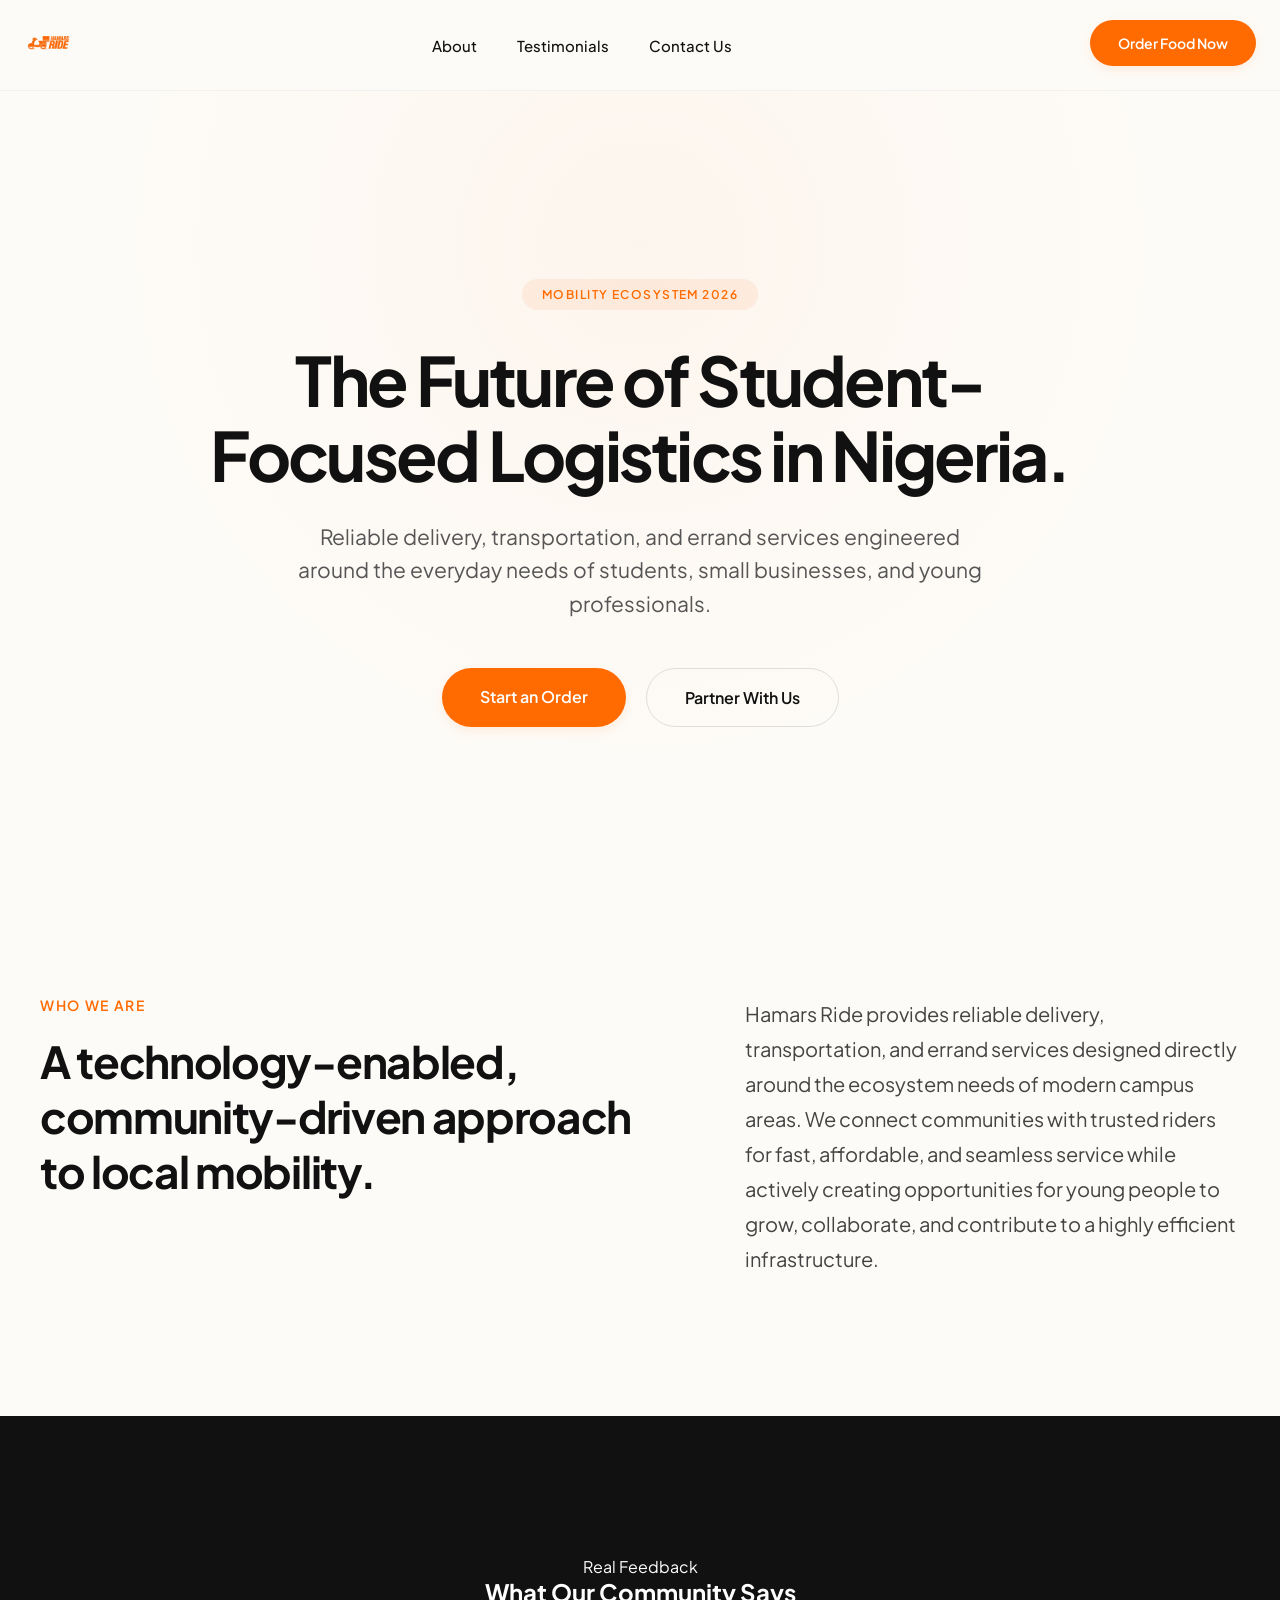
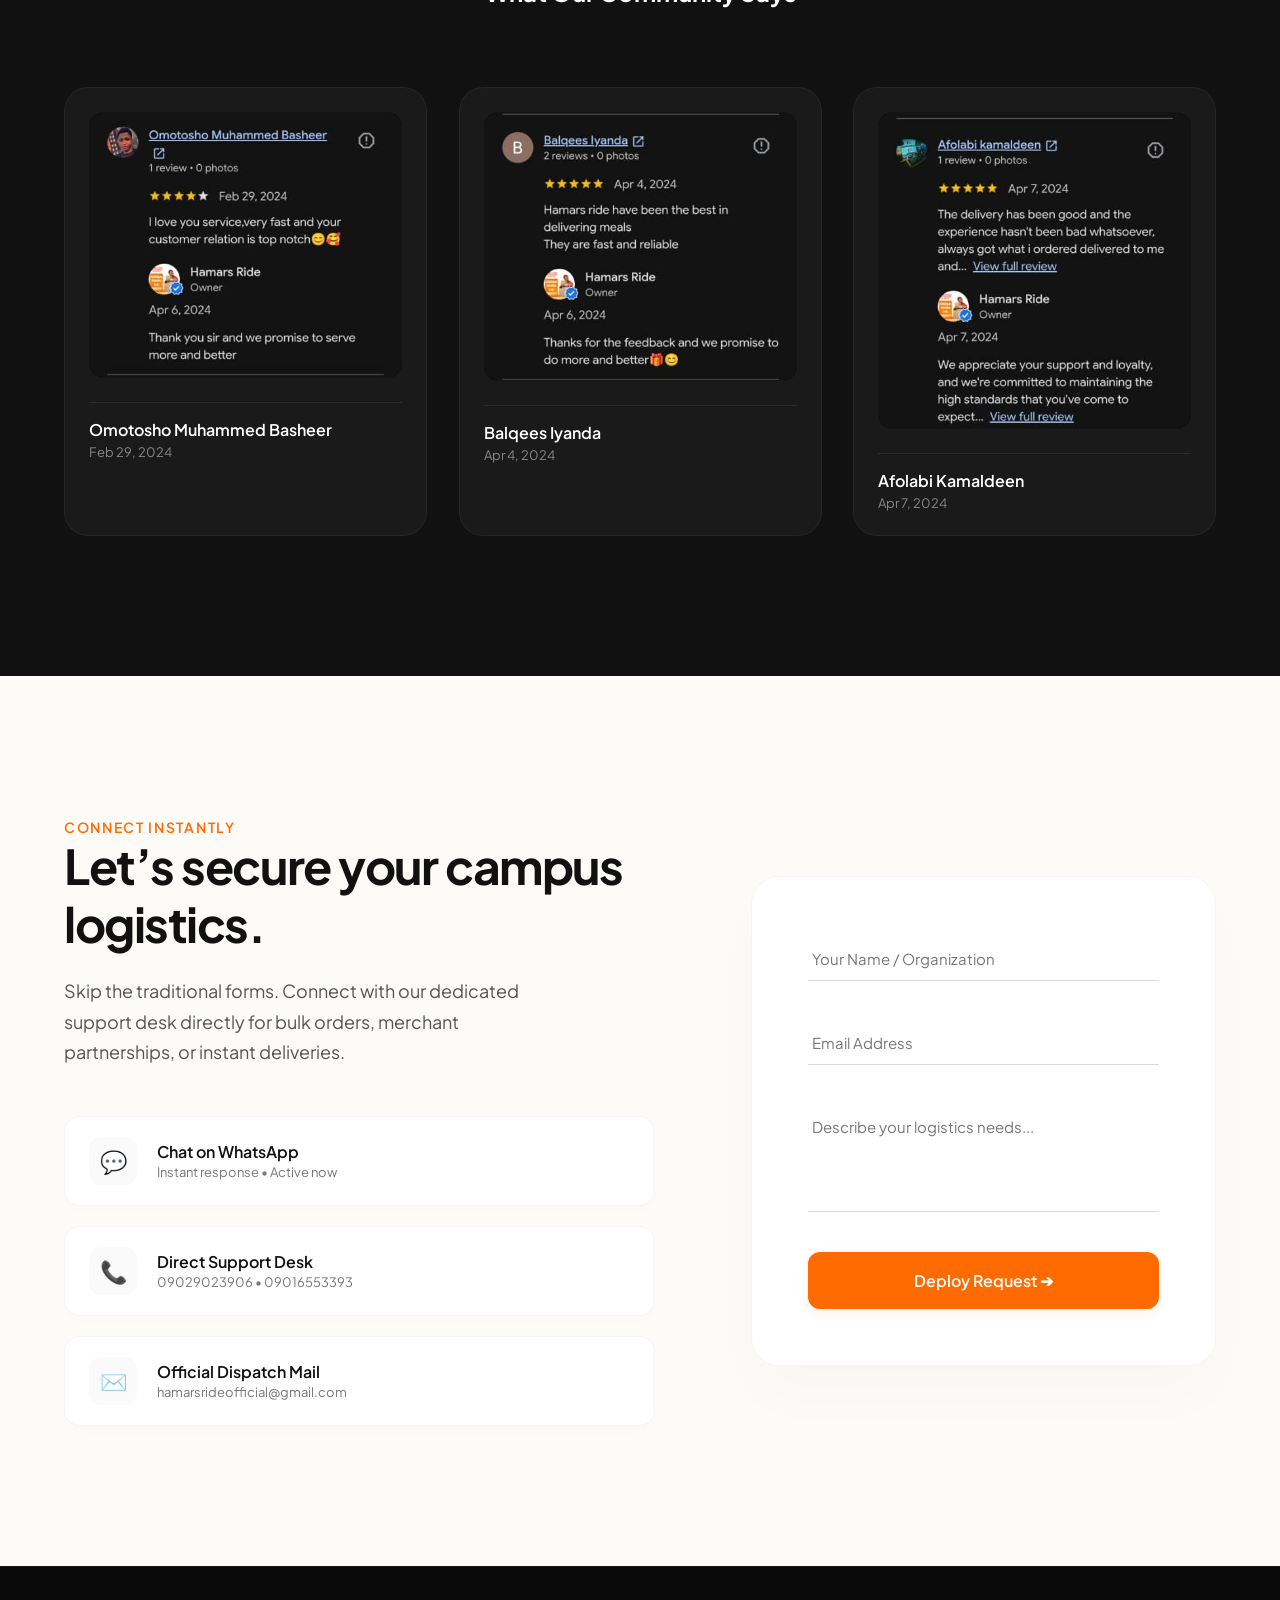
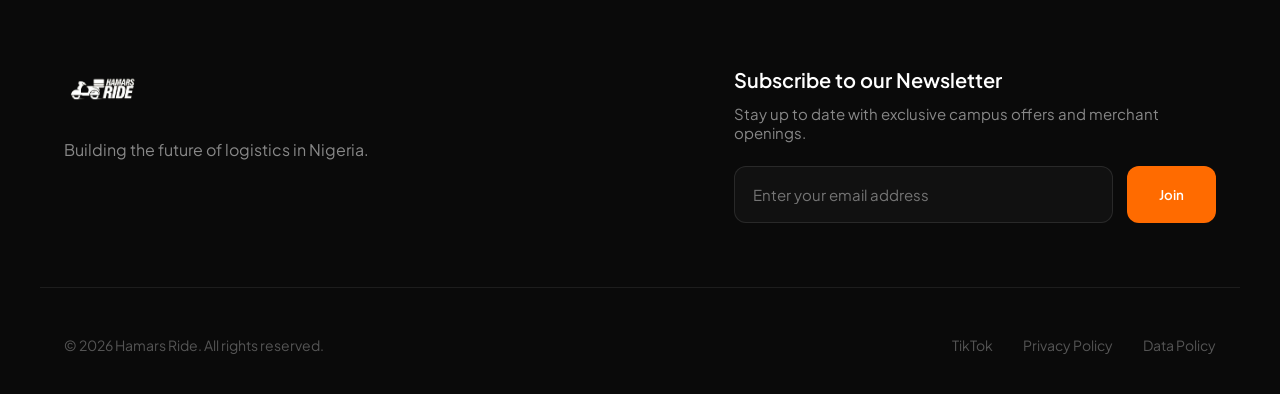
==== index.html @ 9d2fe3c2 "Add files via upload" ====
<!DOCTYPE html>
<html lang="en">
<head>
    <meta charset="UTF-8">
    <meta name="viewport" content="width=device-width, initial-scale=1.0">
    <title>Hamars Ride — Student-Focused Logistics & Food Delivery</title>
    <link rel="stylesheet" href="asset/css/style.css">
</head>
<body>

    <!-- Premium Sticky Navigation Bar -->
    <header class="navbar">
        <div class="nav-container">
            <a href="index.html" class="logo-link">
                <img src="asset/img/logo-orange.png" alt="Hamars Ride Logo" class="nav-logo">
            </a>
            <nav class="nav-menu">
                <a href="#about" class="nav-item">About</a>
                <a href="#reviews" class="nav-item">Testimonials</a>
                <a href="#contact" class="nav-item">Contact Us</a>
            </nav>
            <div class="nav-actions">
                <a href="order.html" class="cta-btn primary-cta">Order Food Now</a>
            </div>
        </div>
    </header>

    <!-- Hero Section -->
    <section class="hero-section">
        <div class="hero-container animate-reveal">
            <span class="hero-badge">Mobility Ecosystem 2026</span>
            <h1 class="hero-title">The Future of Student-Focused Logistics in Nigeria.</h1>
            <p class="hero-subtitle">Reliable delivery, transportation, and errand services engineered around the everyday needs of students, small businesses, and young professionals.</p>
            <div class="hero-ctas">
                <a href="order.html" class="cta-btn primary-cta large-cta">Start an Order</a>
                <a href="onboard.html" class="cta-btn secondary-cta large-cta">Partner With Us</a>
            </div>
        </div>
    </section>

    <!-- Mission & About Section -->
    <section id="about" class="about-section">
        <div class="container asymmetrical-grid">
            <div class="grid-left animate-reveal">
                <h2 class="section-label">Who We Are</h2>
                <h3 class="about-headline">A technology-enabled, community-driven approach to local mobility.</h3>
            </div>
            <div class="grid-right animate-reveal">
                <p class="about-body">Hamars Ride provides reliable delivery, transportation, and errand services designed directly around the ecosystem needs of modern campus areas. We connect communities with trusted riders for fast, affordable, and seamless service while actively creating opportunities for young people to grow, collaborate, and contribute to a highly efficient infrastructure.</p>
            </div>
        </div>
    </section>

    <!-- Immersive Client Review Dashboard -->
    <section id="reviews" class="reviews-section">
        <div class="container">
            <div class="center-header animate-reveal">
                <span class="section-badge">Real Feedback</span>
                <h2 class="section-title">What Our Community Says</h2>
            </div>
            
            <div class="reviews-grid">
                <!-- Card 1: Omotosho -->
                <div class="review-wrapper animate-reveal">
                    <img src="asset/img/review-omotosho.jpg" alt="Review from Omotosho" class="screenshot-review">
                    <div class="review-card-meta">
                        <h4>Omotosho Muhammed Basheer</h4>
                        <p class="review-date">Feb 29, 2024</p>
                    </div>
                </div>

                <!-- Card 2: Balqees -->
                <div class="review-wrapper animate-reveal">
                    <img src="asset/img/review-balqees.jpg" alt="Review from Balqees" class="screenshot-review">
                    <div class="review-card-meta">
                        <h4>Balqees Iyanda</h4>
                        <p class="review-date">Apr 4, 2024</p>
                    </div>
                </div>

                <!-- Card 3: Afolabi -->
                <div class="review-wrapper animate-reveal">
                    <img src="asset/img/review-afolabi.jpg" alt="Review from Afolabi" class="screenshot-review">
                    <div class="review-card-meta">
                        <h4>Afolabi Kamaldeen</h4>
                        <p class="review-date">Apr 7, 2024</p>
                    </div>
                </div>
            </div>
        </div>
    </section>

   <!-- ==========================================
     ULTRA-PREMIUM CONTACT INTERACTION HUBS
     ========================================== -->
<section id="contact" class="contact-section container animate-reveal">
    <div class="contact-split-grid">
        
        <!-- Left Side: Direct Immediate Action -->
        <div class="contact-brand-info">
            <span class="section-label">Connect Instantly</span>
            <h2 class="contact-main-title">Let’s secure your campus logistics.</h2>
            <p class="contact-editorial-body">
                Skip the traditional forms. Connect with our dedicated support desk directly for bulk orders, merchant partnerships, or instant deliveries.
            </p>
            
            <div class="premium-action-channels">
                <a href="https://wa.me/2349029023906" target="_blank" class="action-channel-card">
                    <div class="channel-icon-wrap">💬</div>
                    <div class="channel-details">
                        <h4>Chat on WhatsApp</h4>
                        <p>Instant response • Active now</p>
                    </div>
                </a>
                
                <a href="tel:09029023906" class="action-channel-card">
                    <div class="channel-icon-wrap">📞</div>
                    <div class="channel-details">
                        <h4>Direct Support Desk</h4>
                        <p>09029023906 • 09016553393</p>
                    </div>
                </a>

                <a href="mailto:hamarsrideofficial@gmail.com" class="action-channel-card">
                    <div class="channel-icon-wrap">✉️</div>
                    <div class="channel-details">
                        <h4>Official Dispatch Mail</h4>
                        <p>hamarsrideofficial@gmail.com</p>
                    </div>
                </a>
            </div>
        </div>

        <!-- Right Side: Sleek Invisible Input Engine -->
        <div class="contact-form-wrapper">
            <form class="minimal-intake-form">
                <div class="interactive-input-group">
                    <input type="text" id="userName" required placeholder=" " />
                    <label for="userName">Your Name / Organization</label>
                </div>
                
                <div class="interactive-input-group">
                    <input type="email" id="userEmail" required placeholder=" " />
                    <label for="userEmail">Email Address</label>
                </div>

                <div class="interactive-input-group">
                    <textarea id="userMessage" required rows="4" placeholder=" "></textarea>
                    <label for="userMessage">Describe your logistics needs...</label>
                </div>

                <button type="submit" class="cta-btn primary-cta large-cta operational-submit-btn">
                    Deploy Request ➔
                </button>
            </form>
        </div>

    </div>
</section>

    <!-- Premium Dark Footer -->
    <footer class="corporate-footer">
        <div class="container footer-grid">
            <div class="footer-brand">
                <img src="asset/img/logo-white.png" alt="Hamars Ride White Logo" class="footer-logo">
                <p class="footer-tagline">Building the future of logistics in Nigeria.</p>
            </div>
            <div class="footer-newsletter">
                <h4>Subscribe to our Newsletter</h4>
                <p>Stay up to date with exclusive campus offers and merchant openings.</p>
                <form id="newsletter-form" class="newsletter-input-wrap" onsubmit="handleNewsletterSubscription(event)">
                    <input type="email" placeholder="Enter your email address" required>
                    <button type="submit">Join</button>
                </form>
            </div>
        </div>
        <div class="container footer-bottom">
            <p class="copyright">&copy; 2026 Hamars Ride. All rights reserved.</p>
            <div class="footer-legal-links">
                <a href="https://www.tiktok.com/@hamarsrideofficial" target="_blank" class="legal-item">TikTok</a>
                <a href="legal.html#privacy" class="legal-item">Privacy Policy</a>
                <a href="legal.html#data" class="legal-item">Data Policy</a>
            </div>
        </div>
    </footer>
    <script>
    // Handler for the Newsletter Subscriber form
    function handleNewsletterSubscription(event) {
        event.preventDefault();
        const emailInput = event.target.querySelector('input[type="email"]') || document.querySelector('input[type="email"]');
        if(!emailInput || !emailInput.value.trim()) return;

        let subscribers = JSON.parse(localStorage.getItem('hamars_newsletter_subscribers')) || [];
        if(!subscribers.includes(emailInput.value.trim())) {
            subscribers.unshift(emailInput.value.trim());
            localStorage.setItem('hamars_newsletter_subscribers', JSON.stringify(subscribers));
        }
        alert("🚀 Successfully joined Hamars Ride subscriber listing!");
        emailInput.value = '';
    }

    // Handler for the Secure Campus Logistics "Deploy Request" form
    function handleDeployRequestForm(event) {
        event.preventDefault();
        const name = document.querySelector('input[placeholder*="Name"]').value.trim();
        const email = document.querySelector('input[placeholder*="Email"]').value.trim();
        const needs = document.querySelector('textarea[placeholder*="logistics needs"]').value.trim();

        if(!name || !email || !needs) return alert("Please fill all properties before deploying request parameters.");

        let requests = JSON.parse(localStorage.getItem('hamars_deploy_requests')) || [];
        requests.unshift({
            name,
            email,
            needs,
            timestamp: new Date().toLocaleString()
        });
        localStorage.setItem('hamars_deploy_requests', JSON.stringify(requests));
        alert("⚡ Operational logistics query deployed to Hamars HQ desk successfully!");
        
        // Clear fields
        document.querySelector('input[placeholder*="Name"]').value = '';
        document.querySelector('input[placeholder*="Email"]').value = '';
        document.querySelector('textarea[placeholder*="logistics needs"]').value = '';
    }
  </script>
<script src="asset/js/menu-data.js"></script>
<script src="asset/js/app.js"></script>
    <script src="asset/css/js/app.js"></script>
</body>
</html>
---- asset/css/style.css ----
@import url('https://fonts.googleapis.com/css2?family=Plus+Jakarta+Sans:wght@300;400;500;600;700&display=swap');

* {
    margin: 0;
    padding: 0;
    box-sizing: border-box;
    font-family: 'Plus Jakarta Sans', sans-serif;
    scroll-behavior: smooth;
    -webkit-font-smoothing: antialiased;
}

body {
    background-color: #FDFBF7;
    color: #111111;
    overflow-x: hidden;
}

.container {
    width: 100%;
    max-width: 1200px;
    margin: 0 auto;
    padding: 0 24px;
}

/* ==========================================
   PREMIUM GLASS NAVIGATION
   ========================================== */
.navbar {
    position: sticky;
    top: 0;
    z-index: 1000;
    background: rgba(253, 251, 247, 0.75);
    backdrop-filter: blur(20px);
    -webkit-backdrop-filter: blur(20px);
    border-bottom: 1px solid rgba(17, 17, 17, 0.04);
    transition: all 0.3s ease;
}

.nav-container {
    max-width: 1300px;
    margin: 0 auto;
    display: flex;
    justify-content: space-between;
    align-items: center;
    padding: 20px 24px;
}

.nav-logo {
    height: 38px;
    object-fit: contain;
}

.nav-menu {
    display: flex;
    gap: 40px;
}

.nav-item {
    text-decoration: none;
    color: #111111;
    font-weight: 500;
    font-size: 15px;
    position: relative;
    padding: 4px 0;
    transition: color 0.3s ease;
}

.nav-item::after {
    content: '';
    position: absolute;
    bottom: 0;
    left: 0;
    width: 100%;
    height: 2px;
    background-color: #FF6B00;
    transform: scaleX(0);
    transform-origin: right;
    transition: transform 0.45s cubic-bezier(0.16, 1, 0.3, 1);
}

.nav-item:hover::after {
    transform: scaleX(1);
    transform-origin: left;
}

/* ==========================================
   DYNAMIC INTERACTIVE BUTTONS
   ========================================== */
.cta-btn {
    display: inline-block;
    text-decoration: none;
    font-weight: 600;
    font-size: 14px;
    padding: 14px 28px;
    border-radius: 100px;
    transition: all 0.5s cubic-bezier(0.16, 1, 0.3, 1);
    cursor: pointer;
    border: none;
    position: relative;
    overflow: hidden;
    box-shadow: 0 4px 12px rgba(255, 107, 0, 0.1);
}

.primary-cta {
    background-color: #FF6B00;
    color: #FFFFFF;
}

.primary-cta:hover {
    background-color: #111111;
    box-shadow: 0 12px 24px rgba(17, 17, 17, 0.15);
    transform: translateY(-3px);
}

.secondary-cta {
    background-color: transparent;
    color: #111111;
    border: 1px solid rgba(17, 17, 17, 0.12);
    box-shadow: none;
}

.secondary-cta:hover {
    background-color: #111111;
    color: #FFFFFF;
    border-color: #111111;
    transform: translateY(-3px);
}

.large-cta {
    padding: 18px 38px;
    font-size: 16px;
}

/* ==========================================
   FLUID HERO LAYER
   ========================================== */
.hero-section {
    padding: 160px 0 100px 0;
    display: flex;
    align-items: center;
    justify-content: center;
    text-align: center;
    min-height: 85vh;
    background: radial-gradient(circle at 50% 20%, rgba(255, 107, 0, 0.04) 0%, transparent 60%);
}

.hero-badge {
    display: inline-block;
    font-size: 12px;
    text-transform: uppercase;
    letter-spacing: 0.12em;
    background: rgba(255, 107, 0, 0.08);
    color: #FF6B00;
    padding: 8px 20px;
    border-radius: 100px;
    font-weight: 600;
    margin-bottom: 32px;
}

.hero-title {
    font-size: 68px;
    font-weight: 700;
    line-height: 1.1;
    letter-spacing: -0.04em;
    max-width: 950px;
    margin: 0 auto 28px auto;
}

.hero-subtitle {
    font-size: 21px;
    color: #555555;
    max-width: 700px;
    margin: 0 auto 48px auto;
    line-height: 1.6;
    font-weight: 400;
}

.hero-ctas {
    display: flex;
    justify-content: center;
    gap: 20px;
}

/* ==========================================
   EDITORIAL ASYMMETRICAL SECTION
   ========================================== */
.asymmetrical-grid {
    display: grid;
    grid-template-columns: 1.1fr 0.9fr;
    gap: 100px;
    padding: 140px 0;
    align-items: start;
}

.section-label {
    color: #FF6B00;
    font-size: 14px;
    text-transform: uppercase;
    letter-spacing: 0.12em;
    margin-bottom: 20px;
    font-weight: 600;
}

.about-headline {
    font-size: 44px;
    letter-spacing: -0.03em;
    line-height: 1.25;
    font-weight: 700;
}

.about-body {
    font-size: 20px;
    color: #444444;
    line-height: 1.75;
    font-weight: 400;
}

/* ==========================================
   KINETIC REVIEWS GRID (PERSPECTIVE LOOK)
   ========================================== */
.reviews-section {
    background-color: #111111;
    color: #FFFFFF;
    padding: 140px 0;
    position: relative;
}

.reviews-section .section-title {
    color: #FFFFFF;
}

.center-header {
    text-align: center;
    margin-bottom: 80px;
}

.reviews-grid {
    display: grid;
    grid-template-columns: repeat(3, 1fr);
    gap: 32px;
    perspective: 1000px;
}

.review-wrapper {
    background: #1A1A1A;
    border: 1px solid rgba(255, 255, 255, 0.05);
    border-radius: 24px;
    padding: 24px;
    transition: transform 0.5s cubic-bezier(0.16, 1, 0.3, 1), background 0.3s ease, box-shadow 0.5s ease;
    cursor: pointer;
    transform-style: preserve-3d;
}

.review-wrapper:hover {
    transform: translateY(-12px) scale(1.02) rotateX(4deg) rotateY(-2px);
    background: #222222;
    box-shadow: 0 30px 60px rgba(0, 0, 0, 0.4), 0 0 40px rgba(255, 107, 0, 0.1);
    border-color: rgba(255, 107, 0, 0.2);
}

.screenshot-review {
    width: 100%;
    border-radius: 14px;
    object-fit: contain;
    background: #000;
    border: 1px solid rgba(255,255,255,0.08);
}

.review-card-meta {
    margin-top: 20px;
    border-top: 1px solid rgba(255, 255, 255, 0.08);
    padding-top: 16px;
}

.review-card-meta h4 {
    font-size: 16px;
    font-weight: 600;
    color: #FFFFFF;
}

.review-date {
    font-size: 13px;
    color: #888888;
    margin-top: 4px;
}

/* ==========================================
   INTERACTIVE SPLIT CONTACT ENGINE
   ========================================== */
.contact-section {
    padding: 140px 24px;
}

.contact-split-grid {
    display: grid;
    grid-template-columns: 1.12fr 0.88fr;
    gap: 96px;
    align-items: center;
}

.contact-main-title {
    font-size: 48px;
    font-weight: 700;
    letter-spacing: -0.03em;
    line-height: 1.2;
    margin-bottom: 24px;
    color: #111111;
}

.contact-editorial-body {
    font-size: 18px;
    color: #555555;
    line-height: 1.7;
    max-width: 500px;
    margin-bottom: 48px;
}

/* Tactile Action Cards */
.premium-action-channels {
    display: flex;
    flex-direction: column;
    gap: 20px;
}

.action-channel-card {
    display: flex;
    align-items: center;
    gap: 20px;
    text-decoration: none;
    background: #FFFFFF;
    padding: 20px 24px;
    border-radius: 16px;
    border: 1px solid rgba(17, 17, 17, 0.04);
    box-shadow: 0 4px 20px rgba(0, 0, 0, 0.01);
    transition: all 0.4s cubic-bezier(0.16, 1, 0.3, 1);
}

.action-channel-card:hover {
    transform: translateX(8px);
    border-color: rgba(255, 107, 0, 0.2);
    box-shadow: 0 12px 30px rgba(255, 107, 0, 0.05);
}

.channel-icon-wrap {
    font-size: 22px;
    width: 48px;
    height: 48px;
    background: #FAFAFA;
    border-radius: 12px;
    display: flex;
    align-items: center;
    justify-content: center;
    transition: background 0.3s ease;
}

.action-channel-card:hover .channel-icon-wrap {
    background: rgba(255, 107, 0, 0.08);
}

.channel-details h4 {
    font-size: 16px;
    font-weight: 600;
    color: #111111;
}

.channel-details p {
    font-size: 13px;
    color: #777777;
    margin-top: 2px;
}

/* Floating Label Minimalist Intake Form */
.contact-form-wrapper {
    background: #FFFFFF;
    padding: 56px;
    border-radius: 28px;
    border: 1px solid rgba(17, 17, 17, 0.04);
    box-shadow: 0 30px 60px rgba(0,0,0,0.02);
}

.interactive-input-group {
    position: relative;
    margin-bottom: 36px;
}

.interactive-input-group input,
.interactive-input-group textarea {
    width: 100%;
    padding: 16px 4px 10px 4px;
    border: none;
    border-bottom: 1px solid rgba(17, 17, 17, 0.15);
    background: transparent;
    font-size: 16px;
    color: #111111;
    transition: border-color 0.3s ease;
}

.interactive-input-group textarea {
    resize: none;
}

.interactive-input-group input:focus,
.interactive-input-group textarea:focus {
    outline: none;
    border-bottom-color: #FF6B00;
}

/* Floating Label Animation Physics */
.interactive-input-group label {
    position: absolute;
    left: 4px;
    top: 16px;
    color: #777777;
    font-size: 15px;
    pointer-events: none;
    transition: all 0.3s cubic-bezier(0.16, 1, 0.3, 1);
}

.interactive-input-group input:focus ~ label,
.interactive-input-group input:not(:placeholder-shown) ~ label,
.interactive-input-group textarea:focus ~ label,
.interactive-input-group textarea:not(:placeholder-shown) ~ label {
    top: -12px;
    font-size: 12px;
    font-weight: 700;
    color: #FF6B00;
    text-transform: uppercase;
    letter-spacing: 0.05em;
}

.operational-submit-btn {
    width: 100%;
    border-radius: 12px !important;
    text-align: center;
}

/* ==========================================
   CORPORATE FOOTER DESIGN
   ========================================== */
.corporate-footer {
    background-color: #0A0A0A;
    color: #FFFFFF;
    padding: 100px 0 40px 0;
    border-top: 1px solid rgba(255, 255, 255, 0.05);
}

.footer-grid {
    display: grid;
    grid-template-columns: 1.1fr 0.9fr;
    gap: 80px;
    border-bottom: 1px solid rgba(255, 255, 255, 0.08);
    padding-bottom: 64px;
}

.footer-logo {
    height: 42px;
    object-fit: contain;
    margin-bottom: 24px;
}

.footer-tagline {
    color: #888888;
    font-size: 16px;
    max-width: 320px;
    line-height: 1.6;
}

.footer-newsletter h4 {
    font-size: 20px;
    margin-bottom: 12px;
    font-weight: 600;
}

.footer-newsletter p {
    color: #888888;
    font-size: 15px;
    margin-bottom: 24px;
}

.newsletter-input-wrap {
    display: flex;
    gap: 14px;
}

.newsletter-input-wrap input {
    flex: 1;
    padding: 18px;
    border-radius: 12px;
    border: 1px solid rgba(255, 255, 255, 0.1);
    background: rgba(255, 255, 255, 0.03);
    color: #FFFFFF;
    font-size: 15px;
    transition: border-color 0.3s ease;
}

.newsletter-input-wrap input:focus {
    outline: none;
    border-color: #FF6B00;
}

.newsletter-input-wrap button {
    background: #FF6B00;
    color: #FFFFFF;
    border: none;
    padding: 0 32px;
    border-radius: 12px;
    font-weight: 600;
    cursor: pointer;
    transition: background 0.3s ease;
}

.newsletter-input-wrap button:hover {
    background: #E05E00;
}

.footer-bottom {
    display: flex;
    justify-content: space-between;
    padding-top: 48px;
    font-size: 14px;
    color: #555555;
}

.footer-legal-links a {
    color: #555555;
    text-decoration: none;
    margin-left: 28px;
    transition: color 0.3s ease;
}

.footer-legal-links a:hover {
    color: #FF6B00;
}

/* ==========================================
   FLUID ENTRY ENGINE CONTROLLER (THE VIBE)
   ========================================== */
.animate-reveal {
    opacity: 0;
    transform: translateY(40px) scale(0.98);
    transition: opacity 1.2s cubic-bezier(0.16, 1, 0.3, 1), transform 1.2s cubic-bezier(0.16, 1, 0.3, 1);
    will-change: transform, opacity;
}

.animate-reveal.visible {
    opacity: 1;
    transform: translateY(0) scale(1);
}

/* ==========================================
   MOBILE RESPONSIVENESS ARCHITECTURE
   ========================================== */
@media(max-width: 992px) {
    .asymmetrical-grid, .footer-grid, .contact-split-grid {
        grid-template-columns: 1fr;
        gap: 64px;
    }
    .reviews-grid {
        grid-template-columns: 1fr;
        gap: 32px;
    }
    .hero-title { font-size: 46px; }
    .contact-main-title { font-size: 38px; }
    .contact-form-wrapper { padding: 40px; }
}

@media(max-width: 768px) {
    .nav-menu { display: none; }
    .hero-title { font-size: 38px; }
    .hero-subtitle { font-size: 18px; }
    .asymmetrical-grid { padding: 80px 0; }
}
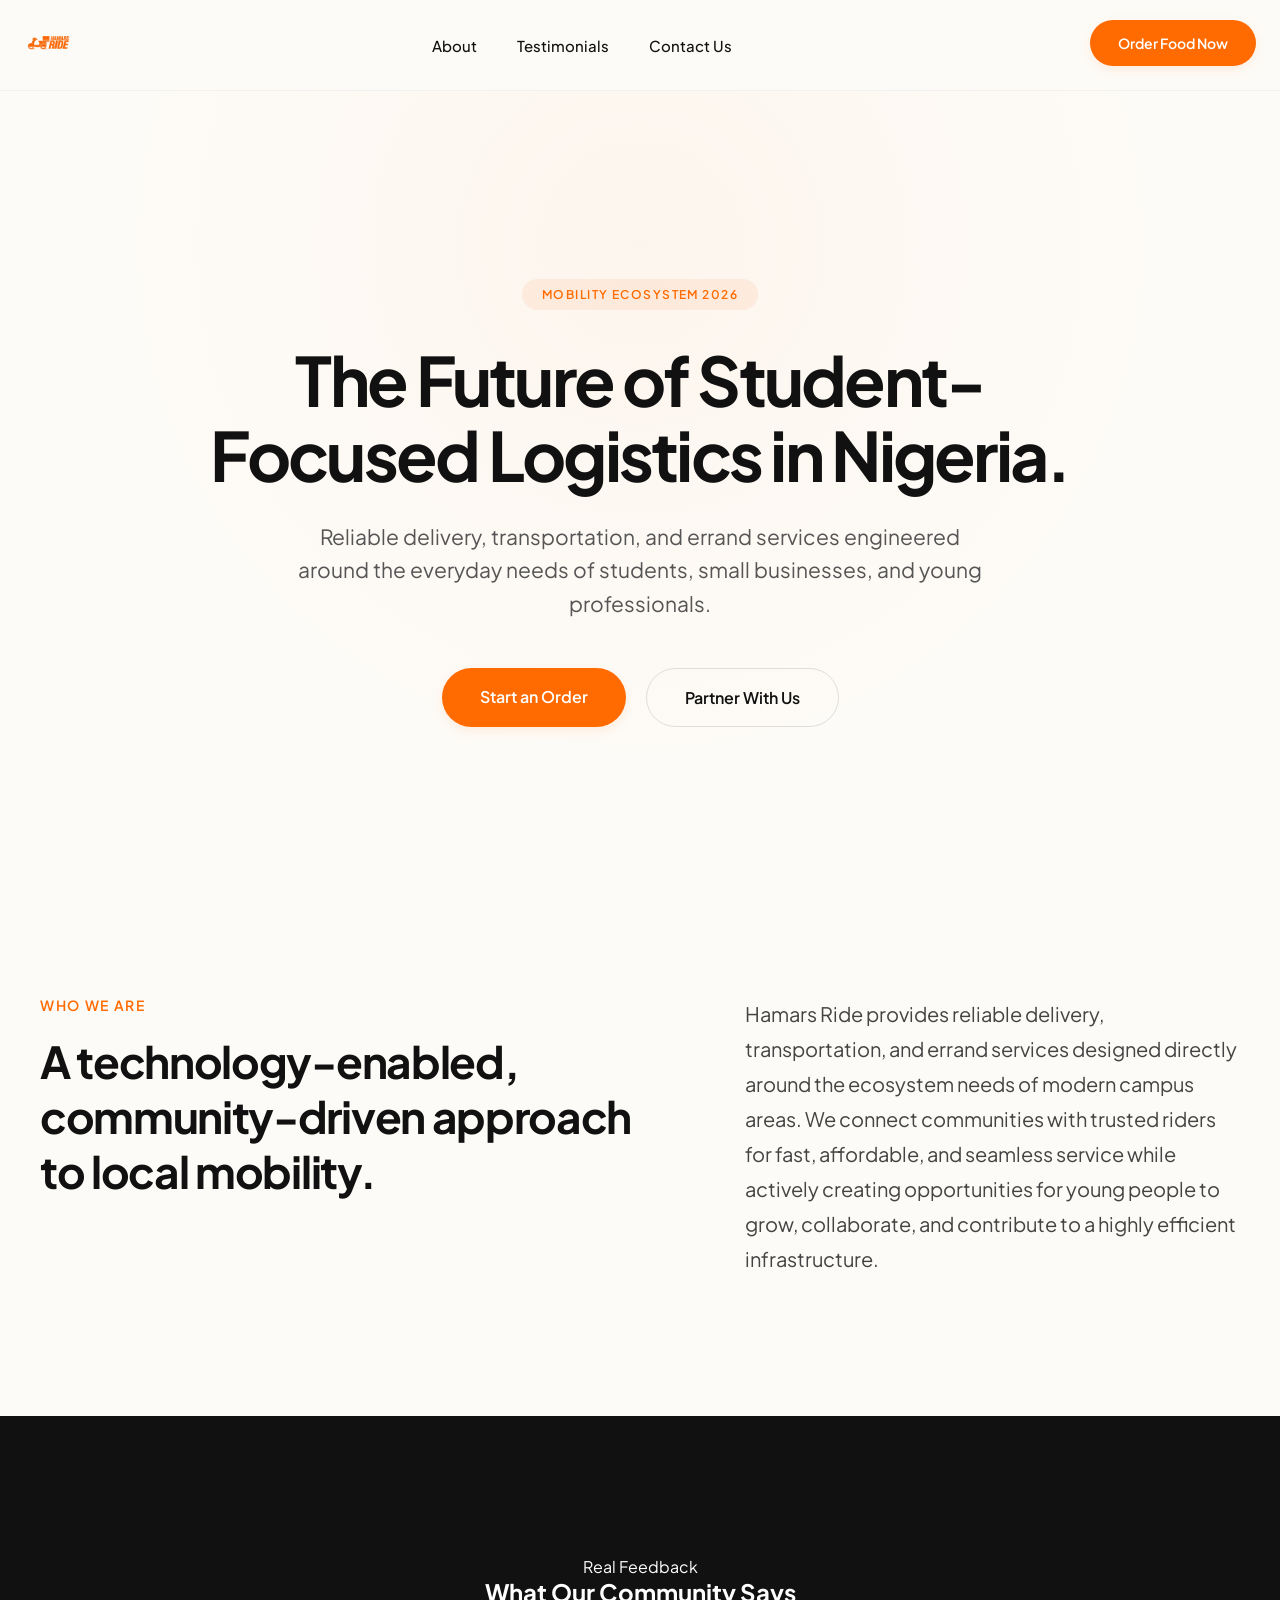
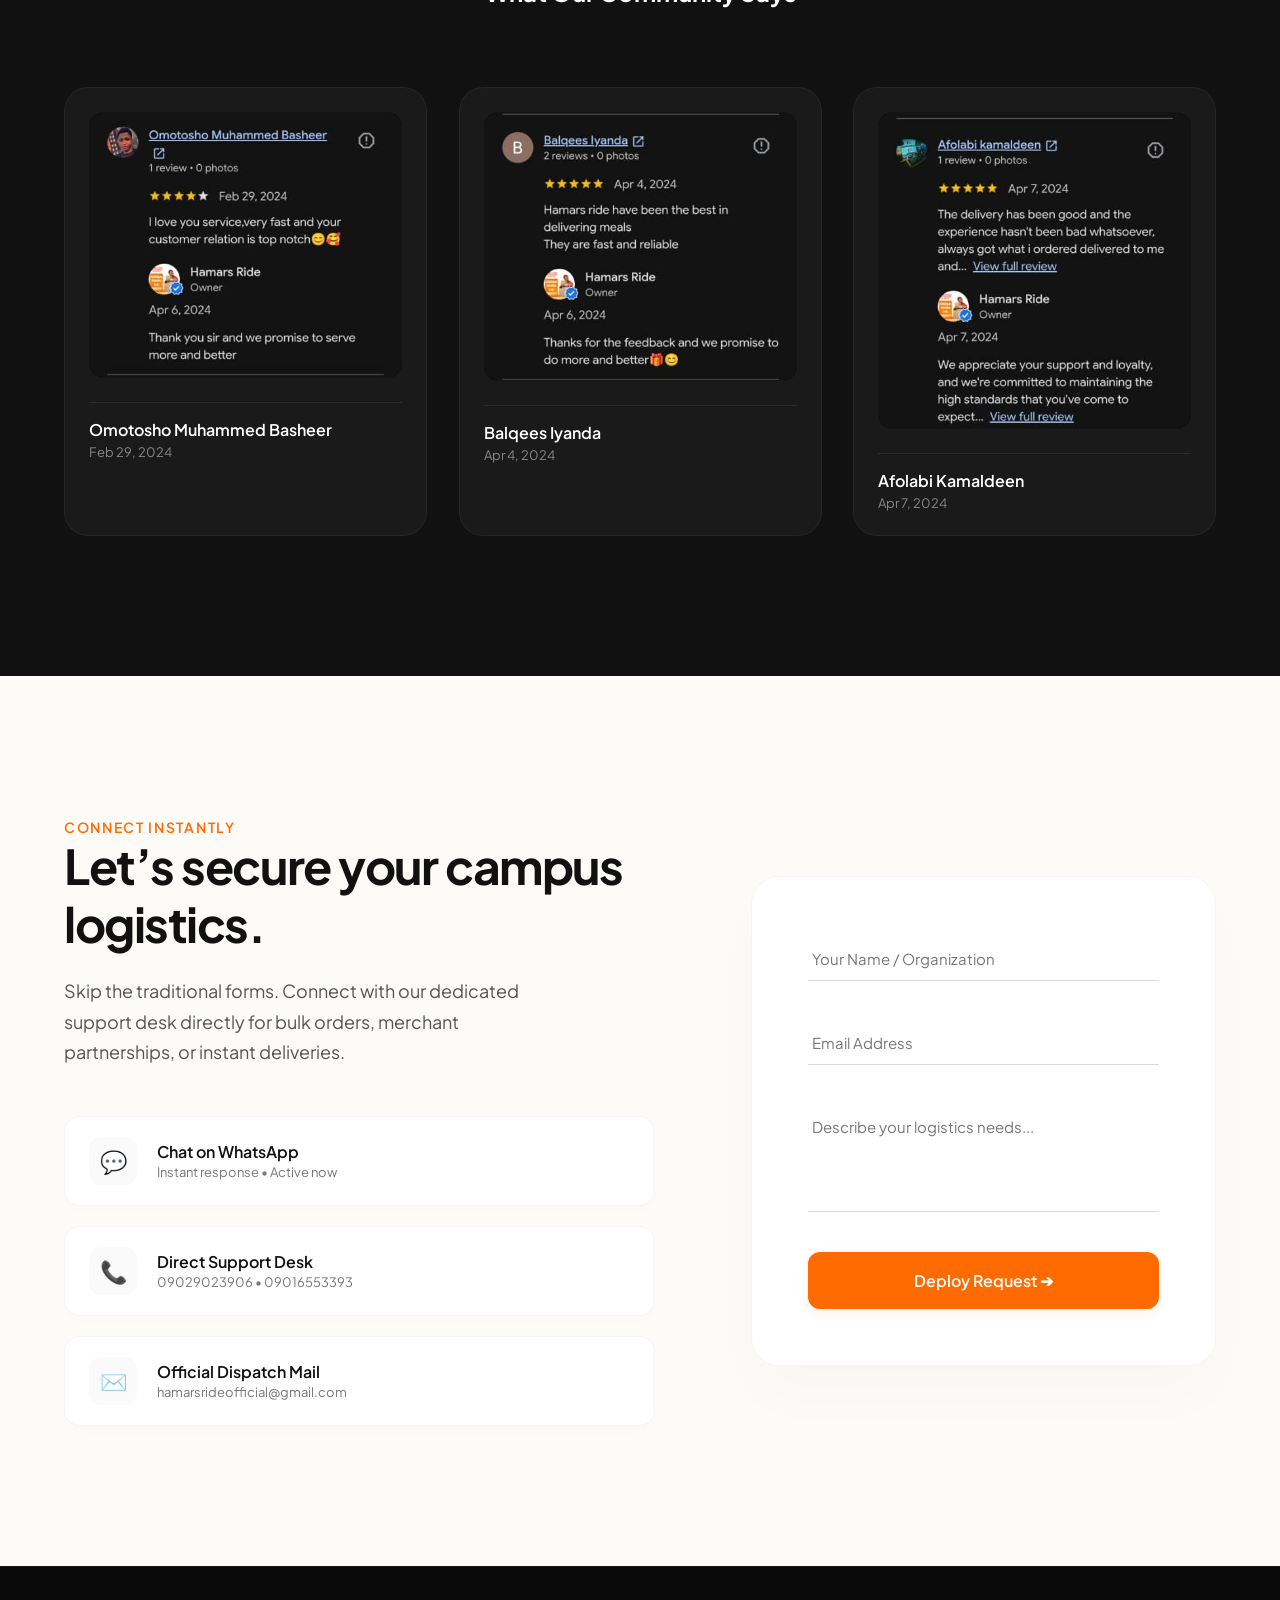
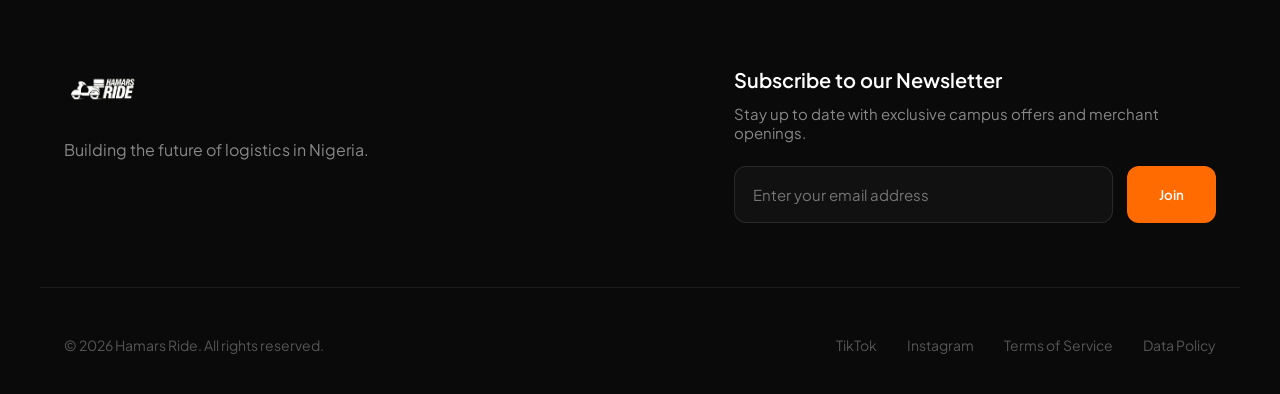
==== commit 688de226: "Update index.html" ====
--- a/index.html
+++ b/index.html
@@ -33,7 +33,7 @@
             <p class="hero-subtitle">Reliable delivery, transportation, and errand services engineered around the everyday needs of students, small businesses, and young professionals.</p>
             <div class="hero-ctas">
                 <a href="order.html" class="cta-btn primary-cta large-cta">Start an Order</a>
-                <a href="onboard.html" class="cta-btn secondary-cta large-cta">Partner With Us</a>
+                <a href="rider-portal.html" class="cta-btn secondary-cta large-cta">Partner With Us</a>
             </div>
         </div>
     </section>
@@ -177,8 +177,9 @@
         <div class="container footer-bottom">
             <p class="copyright">&copy; 2026 Hamars Ride. All rights reserved.</p>
             <div class="footer-legal-links">
-                <a href="https://www.tiktok.com/@hamarsrideofficial" target="_blank" class="legal-item">TikTok</a>
-                <a href="legal.html#privacy" class="legal-item">Privacy Policy</a>
+                <a href="https://www.tiktok.com/@hamarsride?_r=1&_t=ZS-97Wqa1Dz1gG" target="_blank" class="legal-item">TikTok</a>
+                <a href="https://www.instagram.com/hamarsdelivery_ng?utm_source=qr&igsh=MTJrdDY4aWgycWMweA%3D%3D" target="_blank" class="legal-item">Instagram</a>
+                <a href="javascript:void(0)" onclick="toggleTermsModal(true)" class="legal-item">Terms of Service</a>
                 <a href="legal.html#data" class="legal-item">Data Policy</a>
             </div>
         </div>
@@ -227,5 +228,183 @@
 <script src="asset/js/menu-data.js"></script>
 <script src="asset/js/app.js"></script>
     <script src="asset/css/js/app.js"></script>
+
+    <!-- Terms of Service Modal Overlay -->
+    <div id="terms-modal" style="display: none;" class="fixed inset-0 z-[100] flex items-center justify-center p-4 bg-slate-900/60 backdrop-blur-sm">
+        <div class="bg-white w-full max-w-3xl h-[85vh] flex flex-col rounded-2xl shadow-2xl overflow-hidden animate-in fade-in zoom-in-95 duration-200">
+            <!-- Header -->
+            <div class="p-6 border-b flex justify-between items-center bg-slate-50">
+                <div>
+                    <h3 class="text-lg font-bold text-slate-900">Hamars Ride — Terms of Service</h3>
+                    <p class="text-[11px] text-slate-400 font-medium mt-0.5">Version 1.0 (Initial Launch) | Effective Date: [To be set on launch day]</p>
+                </div>
+                <button onclick="toggleTermsModal(false)" class="text-slate-400 hover:text-slate-600 font-bold text-xl p-2">&times;</button>
+            </div>
+            
+            <!-- Document Body Container -->
+            <div class="p-8 overflow-y-auto text-xs text-slate-600 space-y-6 leading-relaxed bg-white font-normal">
+                <p>Welcome to Hamars Ride. By creating an account or placing an order through our platform, you agree to these Terms of Service. Please read them carefully. If you do not agree with any part of these terms, you should not use the platform.</p>
+                <p>These terms are written in plain language to be clear, but they form a legal agreement between you ("the Customer", "you") and Hamars Ride Logistics ("Hamars Ride", "we", "our", "the platform").</p>
+                
+                <hr class="border-slate-100" />
+
+                <div>
+                    <h4 class="font-bold text-slate-900 uppercase tracking-wider text-[10px] mb-2">1. About Hamars Ride</h4>
+                    <p>Hamars Ride is a logistics and on-demand services platform operating in Offa, Ilorin, and other cities where the service is made available. We connect customers with partner riders, restaurants, and vendors to facilitate the safe and timely movement of goods and meals.</p>
+                    <p class="mt-2 font-semibold text-slate-800">Services launching at this version:</p>
+                    <ul class="list-disc pl-4 mt-1 space-y-1">
+                        <li>Food Delivery - orders from partner restaurants</li>
+                        <li>Parcel Delivery - point-to-point package movement</li>
+                    </ul>
+                    <p class="mt-2 font-semibold text-slate-800">Services coming in future phases:</p>
+                    <p>The platform will be expanded to include Grocery Shopping, Laundry, Market Errand, and Ride Booking services. These will be progressively rolled out, with availability communicated through the platform and via our usual channels. Each new service will, when launched, be governed by these Terms of Service together with any additional terms specific to that service.</p>
+                    <p class="mt-2">Hamars Ride acts as an intermediary that coordinates these services. We do not own the vehicles, prepare the food, or provide the riding services directly—those are provided by independent partners who operate through our platform.</p>
+                </div>
+
+                <div>
+                    <h4 class="font-bold text-slate-900 uppercase tracking-wider text-[10px] mb-2">2. Account Registration</h4>
+                    <p class="font-semibold text-slate-800">2.1 Eligibility</p>
+                    <p>You must be at least 18 years old to create an account on Hamars Ride. By signing up, you confirm that you meet this age requirement.</p>
+                    <p class="mt-2 font-semibold text-slate-800">2.2 Accurate Information</p>
+                    <p>You agree to provide accurate, current, and complete information during sign-up—including your full name, phone number, city, and a valid email address. You agree to keep this information updated.</p>
+                    <p class="mt-2 font-semibold text-slate-800">2.3 Account Security</p>
+                    <p>You are responsible for safeguarding your password and any activity that happens under your account. If you suspect someone has accessed your account without permission, you must notify Hamars Ride immediately at [support contact].</p>
+                    <p class="mt-2 font-semibold text-slate-800">2.4 One Account Per Person</p>
+                    <p>You may only maintain one customer account on the platform. Creating multiple accounts to abuse promotions, evade restrictions, or commit fraud will result in all associated accounts being suspended.</p>
+                    <p class="mt-2 font-semibold text-slate-800">2.5 Right to Refuse or Terminate Accounts</p>
+                    <p>Hamars Ride reserves the right to refuse service, suspend, or terminate any account at our sole discretion—including for fraudulent activity, abusive behavior toward riders or our team, repeated chargebacks, or violation of these terms.</p>
+                </div>
+
+                <div>
+                    <h4 class="font-bold text-slate-900 uppercase tracking-wider text-[10px] mb-2">3. Operating Hours</h4>
+                    <p class="font-semibold text-slate-800">3.1 Service Hours</p>
+                    <p>Hamars Ride operates within the following hours: <br><strong class="text-slate-800">Daily: 08:00 - 21:00</strong><br>Orders cannot be placed outside these hours. The platform will display the next opening time when closed.</p>
+                    <p class="mt-2 font-semibold text-slate-800">3.2 Order Cutoff</p>
+                    <p>New orders are accepted until 20:30 daily to allow riders adequate time to complete deliveries before close of business. Between 20:30 and 21:00, the platform displays menus and information but does not accept new orders.</p>
+                    <p class="mt-2 font-semibold text-slate-800">3.3 Operating Hours May Change</p>
+                    <p>Hamars Ride reserves the right to modify operating hours at any time, including for public holidays, special events, or unforeseen circumstances. Updated hours will be reflected on the platform.</p>
+                </div>
+
+                <div>
+                    <h4 class="font-bold text-slate-900 uppercase tracking-wider text-[10px] mb-2">4. Placing and Fulfilling Orders</h4>
+                    <p class="font-semibold text-slate-800">4.1 Service Availability</p>
+                    <p>All services depend on rider availability, vendor availability, and the city you are ordering in. Hamars Ride does not guarantee that any specific service will be available at all times.</p>
+                    <p class="mt-2 font-semibold text-slate-800">4.2 Order Acceptance</p>
+                    <p>Placing an order on the platform constitutes a request for service. The order is only considered confirmed once payment has been received and verified by our team, and a rider has accepted the assignment. Hamars Ride reserves the right to decline any order at our discretion, including but not limited to: insufficient rider availability, prohibited items, suspicious activity, or unreachable delivery addresses.</p>
+                    <p class="mt-2 font-semibold text-slate-800">4.3 Pricing</p>
+                    <ul class="list-disc pl-4 space-y-1">
+                        <li>Food orders: prices are based on the partner restaurant's listed items, plus the applicable delivery fee.</li>
+                        <li>Parcel orders: delivery fees are calculated based on distance, parcel size, and item value. Fragile or high-value parcels are subject to a higher delivery fee to reflect priority handling.</li>
+                    </ul>
+                    <p class="mt-1">The total amount payable will be clearly displayed before payment is required.</p>
+                    <p class="mt-2 font-semibold text-slate-800">4.4 Accurate Delivery Information</p>
+                    <p>You are responsible for providing accurate delivery addresses, contact numbers, and item descriptions. Hamars Ride is not liable for failed deliveries, additional charges, or losses resulting from inaccurate information provided by you.</p>
+                    <p class="mt-2 font-semibold text-slate-800">4.5 Receiving Your Order</p>
+                    <p>You or your designated recipient must be available to receive the order at the provided address. If the rider is unable to deliver due to your unavailability or unreachable contact, you may be charged a return-trip fee, and Hamars Ride is not liable for spoiled or damaged goods resulting from a failed delivery attempt.</p>
+                    <p class="mt-2 font-semibold text-slate-800">4.6 Order Modifications</p>
+                    <p>Once an order is confirmed, modifications (changes to items, addresses, or delivery times) cannot be guaranteed and may incur additional charges. To request a modification, contact our team immediately—modifications may only be accepted before a rider has picked up the order.</p>
+                </div>
+
+                <div>
+                    <h4 class="font-bold text-slate-900 uppercase tracking-wider text-[10px] mb-2">5. Payments</h4>
+                    <p class="font-semibold text-slate-800">5.1 Accepted Payment Methods</p>
+                    <p>At this version of the platform, payments are accepted via bank transfer. The Hamars Ride account details and a unique order reference will be displayed on the checkout page. Customers must transfer the exact amount and enter the transfer reference on the platform to enable confirmation. Additional payment methods—including card payments and USSD—will be introduced in subsequent phases of the platform.</p>
+                    <p class="mt-2 font-semibold text-slate-800">5.2 Payment Confirmation</p>
+                    <p>Once you have transferred and submitted your reference, our team will verify the payment against the Hamars Ride account. We aim to confirm payments within 15 minutes during operating hours. Your order will not be assigned to a rider until payment has been confirmed.</p>
+                    <p class="mt-2 font-semibold text-slate-800">5.3 Customer Responsibility</p>
+                    <p>Customers are responsible for ensuring that:</p>
+                    <ul class="list-disc pl-4 space-y-1">
+                        <li>The transfer is made to the correct Hamars Ride account as displayed at checkout</li>
+                        <li>The exact amount displayed is transferred—partial or excess payments will delay confirmation</li>
+                        <li>The order reference is correctly entered into the platform after payment</li>
+                        <li>The transfer is initiated within 30 minutes of placing the order—orders awaiting payment beyond this window may be automatically cancelled</li>
+                    </ul>
+                    <p class="mt-2 font-semibold text-slate-800">5.4 Failed or Disputed Payments</p>
+                    <p>Where a customer claims a transfer has been made but the corresponding amount cannot be located in the Hamars Ride account, the order will remain unconfirmed until evidence is provided and verified. Hamars Ride is not liable for transfers made to incorrect account numbers or for transfers made outside the platform's verified accounts.</p>
+                    <p class="mt-2 font-semibold text-slate-800">5.5 Forwarding of Payments to Partners</p>
+                    <p>Where an order involves a partner restaurant or vendor, payment is collected by Hamars Ride and forwarded to the relevant partner according to our internal settlement schedule. Customers are not party to the financial arrangement between Hamars Ride and its partners.</p>
+                </div>
+
+                <div>
+                    <h4 class="font-bold text-slate-900 uppercase tracking-wider text-[10px] mb-2">6. Cancellations and Refunds</h4>
+                    <p class="font-semibold text-slate-800">6.1 Customer Cancellations</p>
+                    <ul class="list-disc pl-4 space-y-1">
+                        <li>Before payment confirmation: you may cancel the order at no cost. No refund is needed as no payment has been verified.</li>
+                        <li>After payment confirmation but before a rider has been assigned: full refund will be processed within 3-7 working days.</li>
+                        <li>After a rider has been assigned but before pickup: a partial refund may be issued, less any compensation owed to the rider for time spent. The exact amount will be communicated at the point of cancellation.</li>
+                        <li>After pickup has occurred: orders cannot be cancelled. If the order is no longer required, you remain liable for the full cost.</li>
+                    </ul>
+                    <p class="mt-2 font-semibold text-slate-800">6.2 Hamars Ride Cancellations</p>
+                    <p>We reserve the right to cancel an order at any time—including for reasons of unavailability, restricted items, suspected fraud, or operational issues. Where Hamars Ride cancels an order through no fault of yours, you will receive a full refund.</p>
+                    <p class="mt-2 font-semibold text-slate-800">6.3 Refund Processing Time</p>
+                    <p>Approved refunds are processed manually via bank transfer to the originating account and may take 3-7 working days to reflect, depending on your bank. Hamars Ride is not responsible for delays caused by third-party banks.</p>
+                    <p class="mt-2 font-semibold text-slate-800">6.4 Disputes</p>
+                    <p>Any disputes regarding orders, payments, or refunds must be raised within 48 hours of the relevant order by contacting our customer service team. Disputes raised outside this window may not be considered.</p>
+                </div>
+
+                <div>
+                    <h4 class="font-bold text-slate-900 uppercase tracking-wider text-[10px] mb-2">7. Customer Conduct</h4>
+                    <p class="font-semibold text-slate-800">7.1 Respectful Behavior</p>
+                    <p>You agree to treat Hamars Ride staff, riders, and partner vendors with respect at all times. Abuse, harassment, threats, or discriminatory behavior—verbal, written, or physical—will result in immediate account suspension and may be reported to law enforcement.</p>
+                    <p class="mt-2 font-semibold text-slate-800">7.2 Prohibited Use</p>
+                    <p>You agree not to use the platform for: Illegal activities, fraudulent orders, stalking riders, reselling services, or attempting unauthorized system access.</p>
+                    <p class="mt-2 font-semibold text-slate-800">7.3 Prohibited Items</p>
+                    <p>The following items may not be ordered for delivery through Hamars Ride: Illegal drugs/controlled substances, firearms/weapons, hazardous/flammable materials, live animals, human remains, counterfeit goods, or items prohibited by Nigerian law. Attempting to send these will result in an immediate ban.</p>
+                    <p class="mt-2 font-semibold text-slate-800">7.4 Misuse of the Platform</p>
+                    <p>Submitting fake orders or causing repeated failed deliveries through bad-faith behavior will result in account suspension.</p>
+                </div>
+
+                <div>
+                    <h4 class="font-bold text-slate-900 uppercase tracking-wider text-[10px] mb-2">8. Customer Communication</h4>
+                    <p>Rider contact information is displayed strictly for active delivery coordination. You agree not to save details for non-platform purposes, contact them post-delivery, or solicit them off-platform. Support conversations with our team may be recorded for quality assurance and dispute resolution.</p>
+                </div>
+
+                <div>
+                    <h4 class="font-bold text-slate-900 uppercase tracking-wider text-[10px] mb-2">9. Ratings, Reviews, and Feedback</h4>
+                    <p>You agree to provide honest, fair feedback. Reviews must not contain personal information of riders, defamatory remarks, or abusive language. Hamars Ride reserves the right to clear non-compliant reviews.</p>
+                </div>
+
+                <div>
+                    <h4 class="font-bold text-slate-900 uppercase tracking-wider text-[10px] mb-2">10. Liability and Disclaimers</h4>
+                    <p class="font-semibold text-slate-800">10.1 Best-Effort Service</p>
+                    <p>Estimated delivery times are updates, not structural guarantees. Delays may occur due to traffic, weather, or vendor preparation speeds.</p>
+                    <p class="mt-2 font-semibold text-slate-800">10.2 Food Quality</p>
+                    <p>Food prep, quality, and packaging are the sole responsibility of the partner restaurant. Hamars Ride is responsible only for safe transport once collected.</p>
+                    <p class="mt-2 font-semibold text-slate-800">10.3 Parcel Liability</p>
+                    <p>For parcel deliveries, Hamars Ride's liability for lost or damaged items is limited to the declared value of the item, up to a maximum of <strong class="text-slate-900">50,000 NGN per parcel</strong>—unless prior written arrangement for higher-value insurance has been agreed.</p>
+                    <p class="mt-2 font-semibold text-slate-800">10.4 General Limit of Liability</p>
+                    <p>To the maximum extent permitted by law, our total liability shall not exceed the specific amount paid by the customer for that given order sequence.</p>
+                </div>
+
+                <div>
+                    <h4 class="font-bold text-slate-900 uppercase tracking-wider text-[10px] mb-2">11. Personal Data, Changes, & Governing Law</h4>
+                    <p>Your use is subject to our Privacy Policy. Data is shared with riders strictly to fulfill delivery. These terms are governed by the laws of the Federal Republic of Nigeria. Disputes are subject to the exclusive jurisdiction of the Nigerian courts.</p>
+                </div>
+                
+                <p class="text-[10px] italic text-slate-400 border-t pt-4">This document should be reviewed by Hamars Ride's legal advisor before being made publicly binding. As additional operational services scale online, this text matrix will scale to encompass them.</p>
+            </div>
+
+            <!-- Action Tray -->
+            <div class="p-4 border-t bg-slate-50 flex justify-end">
+                <button onclick="toggleTermsModal(false)" class="bg-[#1e293b] text-white text-xs font-bold uppercase tracking-widest px-6 py-3 rounded-xl hover:bg-slate-800 transition">Acknowledge & Close</button>
+            </div>
+        </div>
+    </div>
+
+    <script>
+    function toggleTermsModal(show) {
+        const modal = document.getElementById('terms-modal');
+        if (!modal) return;
+        if (show) {
+            modal.style.display = 'flex';
+            modal.classList.remove('hidden');
+            document.body.style.overflow = 'hidden';
+        } else {
+            modal.style.display = 'none';
+            modal.classList.add('hidden');
+            document.body.style.overflow = '';
+        }
+    }
+    </script>
 </body>
-</html>+</html>
